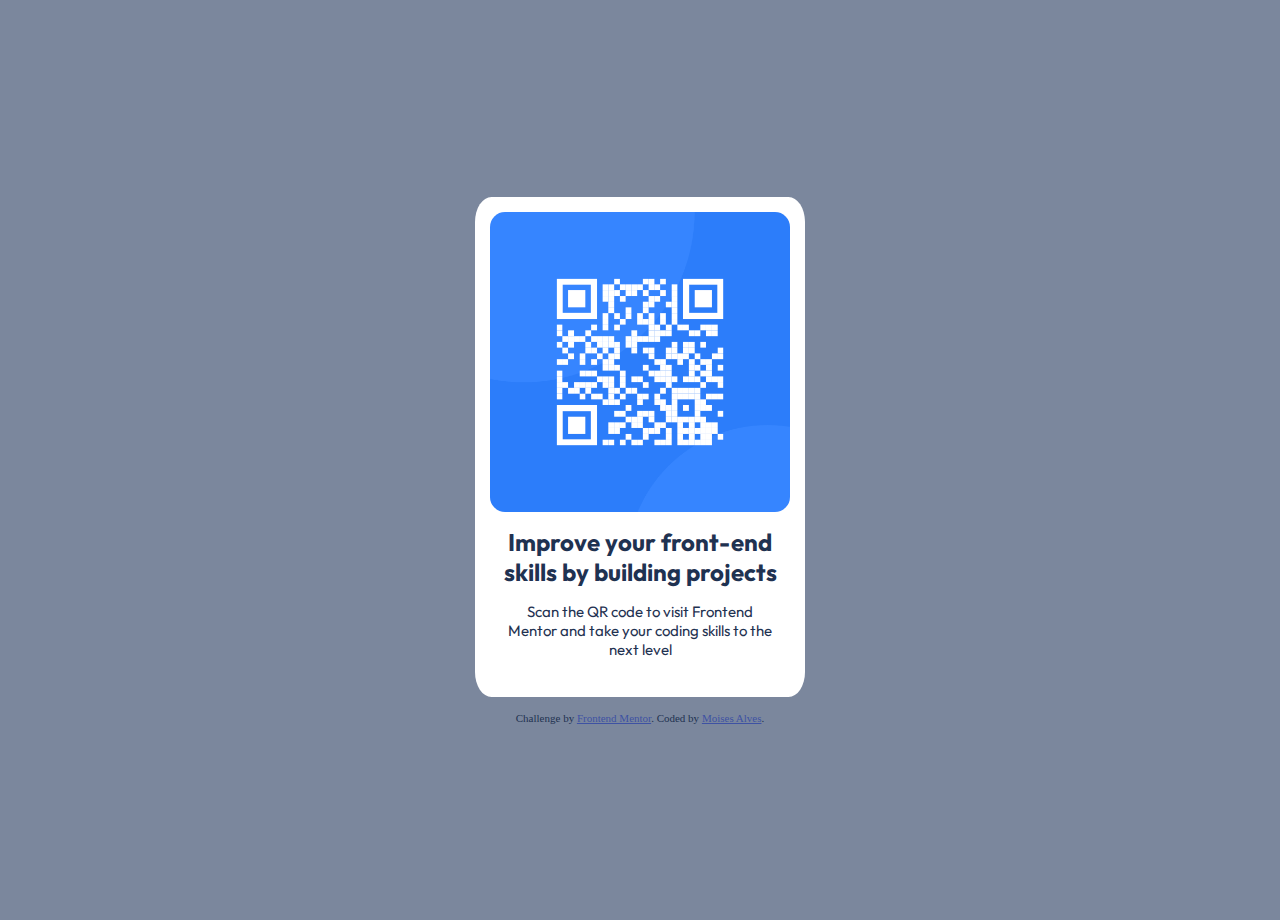
==== challenges/qrcode/index.html @ ecc038d9 "Adicionado no portfolio front a challenge QRCode  do FrontMentor" ====
<!DOCTYPE html>
<html lang="en">
<head>
  <meta charset="UTF-8">
  <meta name="viewport" content="width=device-width, initial-scale=1.0"> <!-- displays site properly based on user's device -->

  <link rel="icon" type="image/png" sizes="32x32" href="./images/favicon-32x32.png">
  <link rel="stylesheet" href="styles.css">
  <link rel="preconnect" href="https://fonts.googleapis.com">
  <link rel="preconnect" href="https://fonts.gstatic.com" crossorigin>
  <link href="https://fonts.googleapis.com/css2?family=Outfit:wght@400;700&display=swap" rel="stylesheet">
  <title>Frontend Mentor | QR code component</title>  

  <!-- Feel free to remove these styles or customise in your own stylesheet 👍 -->
  <style>
    .attribution { font-size: 11px; text-align: center; }
    .attribution a { color: hsl(228, 45%, 44%); }
  </style>
</head>
<body>
  <div class="card">
    <img src="./images/image-qr-code.png" alt="qr code" width="300" height="300">

    <h2> Improve your front-end skills by building projects</h2>

    <p>Scan the QR code to visit Frontend Mentor and take your coding skills to the next level</p>
  </div>
  <div class="attribution">
    Challenge by <a href="https://www.frontendmentor.io?ref=challenge" target="_blank">Frontend Mentor</a>. 
    Coded by <a href="https://moisesalves1.github.io/moisesalves1/">Moises Alves</a>.
  </div>
</body>
</html>
---- challenges/qrcode/styles.css ----
* {
    margin: 0;
    padding: 0;
    box-sizing: border-box;
  }

  @media screen and (max-width: 600px) {
    body {
        width: 375px;
        height: auto;
        display: flex;
        justify-content: center;
        align-items: center;
        flex-direction: column;
        padding-bottom: 32px;
    }
  }
  
  body {
    background-color: hsl(220, 15%, 55%);
    color: hsl(218, 44%, 22%);
    padding: 2rem;
    display: flex;
    align-items: center;
    justify-content: center;
    flex-direction: column;
    width: auto;
    height: 920px;
  }

  .card {
    background-color: hsl(0, 0%, 100%);
    width: 330px;
    height: 500px;
    display: flex;
    justify-content: flex-start;
    align-items: center;
    flex-direction: column;
    border-radius: 5%;
    box-shadow: 5px;
    font-family: Outfit;
  }

  .card img {
    margin-top: 15px;
    border-radius: 5%;
  }

   .card h2 {
    font-weight: bold;
    color: hsl(218, 44%, 22%);
    padding: 15px 20px;
    text-align: center;
  }

  .card p {
    color:  hsl(218, 44%, 22%);
    padding: 0px 30px;
    text-align: center;
    font-size: 15px;
  }

  .attribution {
    margin-top: 15px;
  }
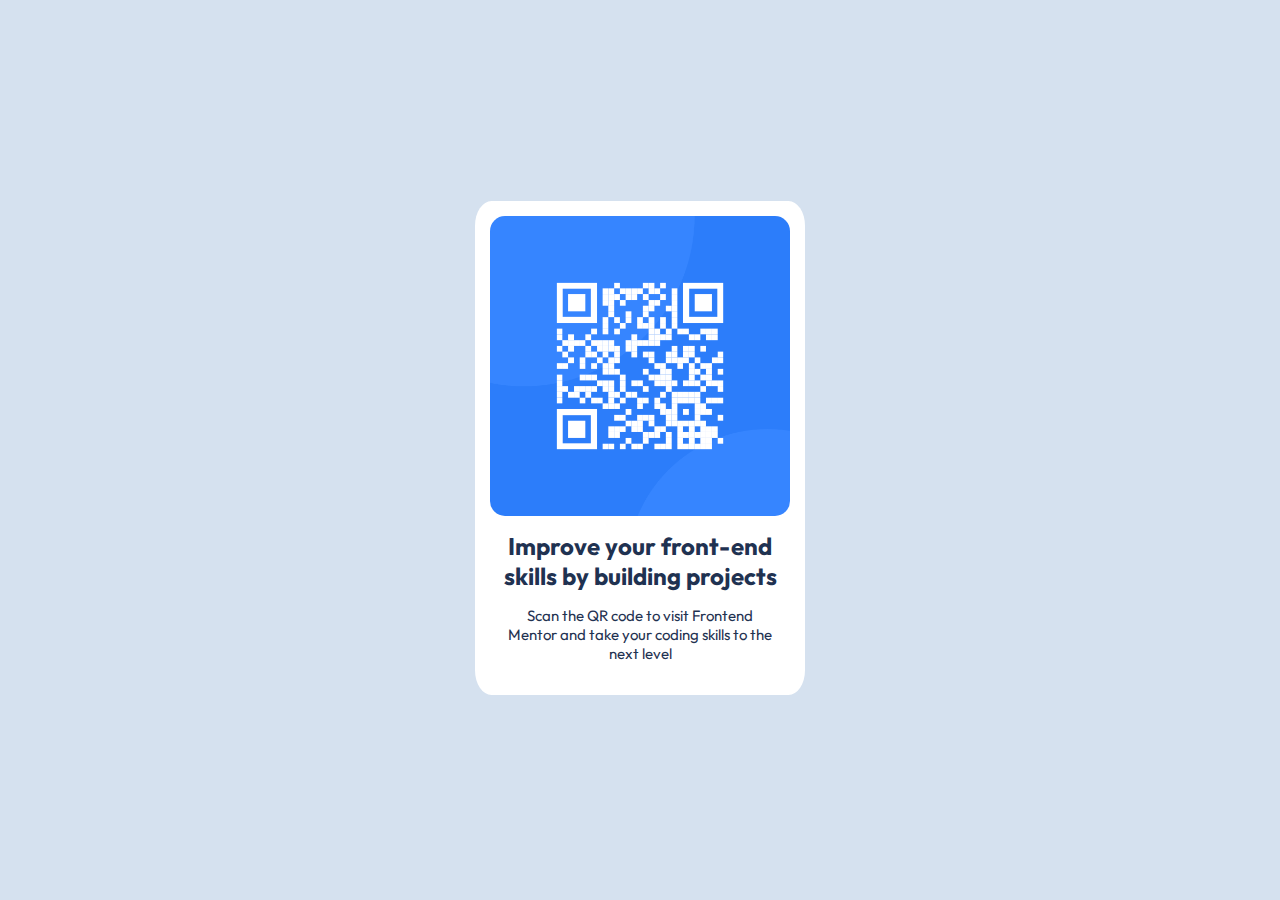
==== commit 16450430: "Atualizada a challenge do QR Code" ====
--- a/challenges/qrcode/index.html
+++ b/challenges/qrcode/index.html
@@ -18,16 +18,12 @@
   </style>
 </head>
 <body>
-  <div class="card">
+  <main class="card">
     <img src="./images/image-qr-code.png" alt="qr code" width="300" height="300">
 
-    <h2> Improve your front-end skills by building projects</h2>
+    <h1> Improve your front-end skills by building projects</h1>
 
     <p>Scan the QR code to visit Frontend Mentor and take your coding skills to the next level</p>
-  </div>
-  <div class="attribution">
-    Challenge by <a href="https://www.frontendmentor.io?ref=challenge" target="_blank">Frontend Mentor</a>. 
-    Coded by <a href="https://moisesalves1.github.io/moisesalves1/">Moises Alves</a>.
-  </div>
+  </main>
 </body>
 </html>--- a/challenges/qrcode/styles.css
+++ b/challenges/qrcode/styles.css
@@ -12,12 +12,12 @@
         justify-content: center;
         align-items: center;
         flex-direction: column;
-        padding-bottom: 32px;
+        padding-bottom: 2rem;
     }
   }
   
   body {
-    background-color: hsl(220, 15%, 55%);
+    background-color: #D5E1EF;
     color: hsl(218, 44%, 22%);
     padding: 2rem;
     display: flex;
@@ -25,19 +25,19 @@
     justify-content: center;
     flex-direction: column;
     width: auto;
-    height: 920px;
+    height: 56rem;
   }
 
   .card {
     background-color: hsl(0, 0%, 100%);
     width: 330px;
-    height: 500px;
+    height: auto;
     display: flex;
     justify-content: flex-start;
     align-items: center;
     flex-direction: column;
     border-radius: 5%;
-    box-shadow: 5px;
+    box-shadow: 2px hsl(220, 15%, 55%);
     font-family: Outfit;
   }
 
@@ -46,16 +46,18 @@
     border-radius: 5%;
   }
 
-   .card h2 {
+   .card h1 {
     font-weight: bold;
     color: hsl(218, 44%, 22%);
     padding: 15px 20px;
     text-align: center;
+    font-size: 1.5rem;
   }
 
   .card p {
     color:  hsl(218, 44%, 22%);
     padding: 0px 30px;
+    margin-bottom: 2rem;
     text-align: center;
     font-size: 15px;
   }
